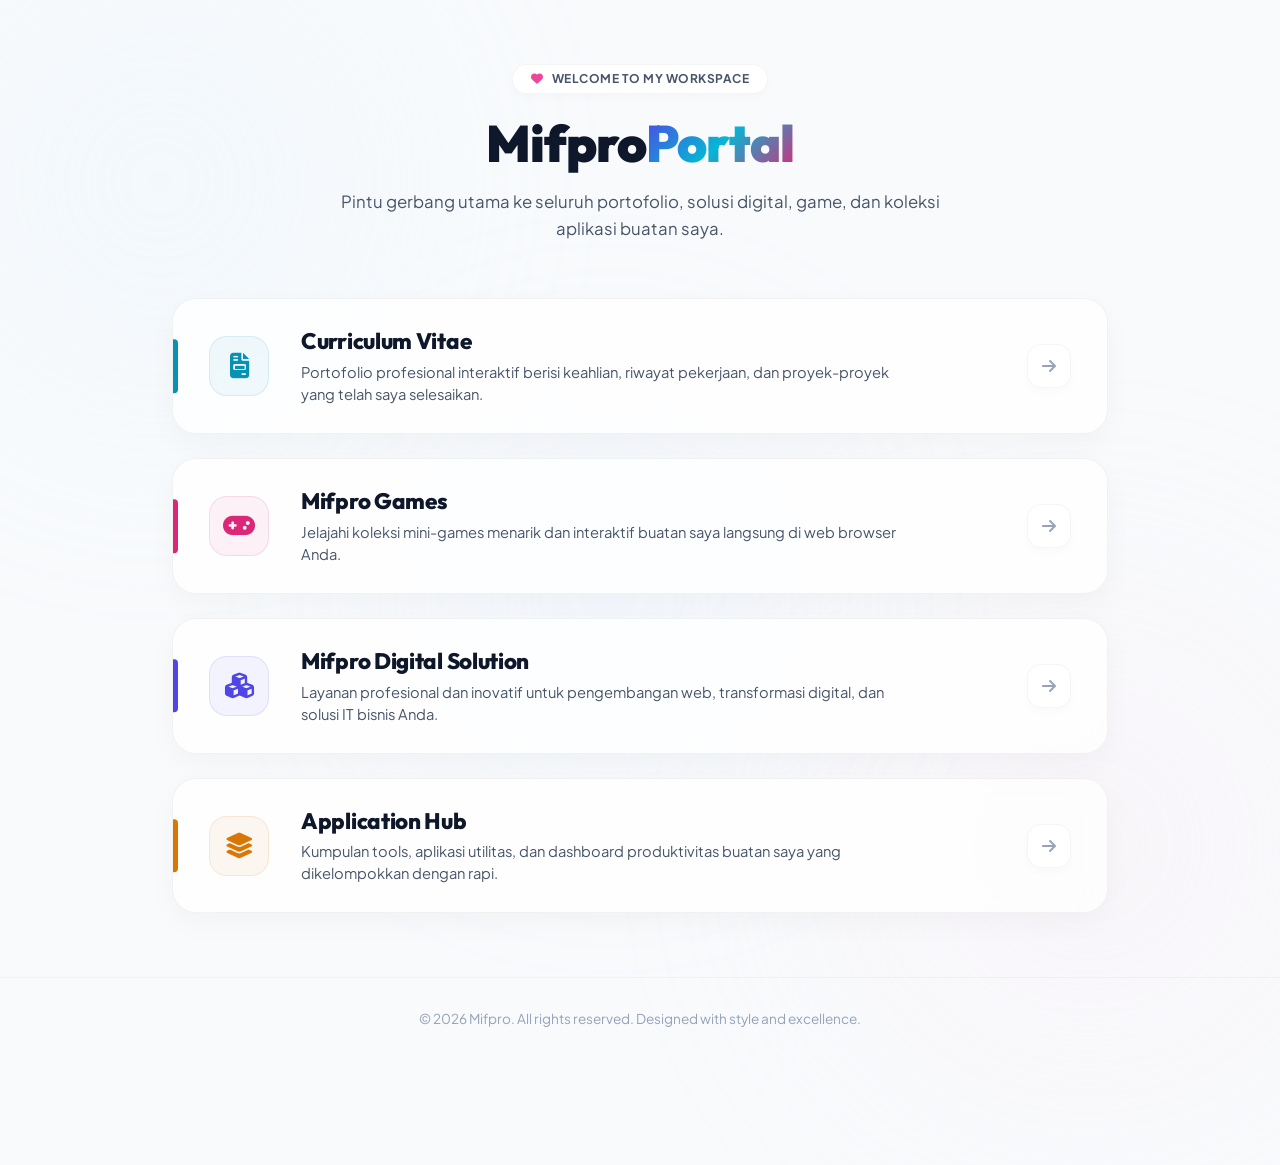
==== index.html @ a38f0cf8 "ok" ====
<!DOCTYPE html>
<html lang="id">

<head>
    <meta charset="UTF-8">
    <meta name="viewport" content="width=device-width, initial-scale=1.0">
    <title>Mifpro Project Portal - Muhammad Miftahul Ulum</title>
    <!-- Meta SEO -->
    <meta name="description"
        content="Portal utama Mifpro oleh Muhammad Miftahul Ulum. Akses cepat ke CV interaktif, game seru, solusi digital profesional, dan galeri aplikasi web produktivitas.">
    <meta name="keywords"
        content="Mifpro, Muhammad Miftahul Ulum, Web Developer Surabaya, IT Professional, Portofolio IT, Jasa Pembuatan Website, ERP Solution, Game Hub, CV Online, Apps Showcase">
    <meta name="author" content="Muhammad Miftahul Ulum">
    <meta name="robots" content="index, follow">

    <!-- Open Graph / Facebook -->
    <meta property="og:type" content="website">
    <meta property="og:url" content="https://mifpro.com/">
    <meta property="og:title" content="Mifpro Project Portal - Muhammad Miftahul Ulum">
    <meta property="og:description"
        content="Portal utama Mifpro - Akses cepat ke CV interaktif, game seru, solusi digital, dan aplikasi web lainnya.">
    <meta property="og:image" content="https://mifpro.com/img/og-image.jpg">

    <!-- Twitter -->
    <meta property="twitter:card" content="summary_large_image">
    <meta property="twitter:url" content="https://mifpro.com/">
    <meta property="twitter:title" content="Mifpro Project Portal - Muhammad Miftahul Ulum">
    <meta property="twitter:description"
        content="Portal utama Mifpro - Akses cepat ke CV interaktif, game seru, solusi digital, dan aplikasi web lainnya.">
    <meta property="twitter:image" content="https://mifpro.com/img/og-image.jpg">

    <!-- Canonical Link -->
    <link rel="canonical" href="https://mifpro.com/">

    <!-- Google Fonts -->
    <link rel="preconnect" href="https://fonts.googleapis.com">
    <link rel="preconnect" href="https://fonts.gstatic.com" crossorigin>
    <link
        href="https://fonts.googleapis.com/css2?family=Outfit:wght@300;400;500;600;700;800;900&family=Plus+Jakarta+Sans:wght@300;400;500;600;700;800&display=swap"
        rel="stylesheet">

    <!-- FontAwesome Icons -->
    <link rel="stylesheet" href="https://cdnjs.cloudflare.com/ajax/libs/font-awesome/6.4.0/css/all.min.css">

    <link rel="icon" type="image/x-icon" href="mifpro-project-portal-favicon.ico">
    <style>
        /* CSS Variables for design system - BRIGHT WHITE THEME */
        :root {
            --bg-primary: #f8fafc;
            --bg-secondary: #ffffff;
            --bg-card: rgba(255, 255, 255, 0.8);
            --border-card: rgba(0, 0, 0, 0.05);
            --border-card-hover: rgba(0, 0, 0, 0.1);

            --text-primary: #0f172a;
            --text-secondary: #475569;
            --text-muted: #94a3b8;

            --glass-blur: 16px;
            --card-shadow: 0 10px 30px rgba(0, 0, 0, 0.03);
            --card-shadow-hover: 0 20px 40px rgba(0, 0, 0, 0.06);

            --font-heading: 'Outfit', sans-serif;
            --font-body: 'Plus Jakarta Sans', sans-serif;

            --transition-speed: 0.3s;
            --ease-out: cubic-bezier(0.16, 1, 0.3, 1);
        }

        /* Base Resets */
        * {
            margin: 0;
            padding: 0;
            box-sizing: border-box;
        }

        body {
            background-color: var(--bg-primary);
            color: var(--text-primary);
            font-family: var(--font-body);
            min-height: 100vh;
            overflow-x: hidden;
            position: relative;
            display: flex;
            flex-direction: column;
            justify-content: space-between;
        }

        /* Soft Pastel Background Ambient Lights */
        .ambient-light {
            position: absolute;
            border-radius: 50%;
            filter: blur(120px);
            z-index: -1;
            opacity: 0.4;
            pointer-events: none;
        }

        .light-blue {
            top: -10%;
            left: -10%;
            width: 45vw;
            height: 45vw;
            background: radial-gradient(circle, #e0f2fe 0%, transparent 70%);
        }

        .light-pink {
            bottom: -10%;
            right: -10%;
            width: 50vw;
            height: 50vw;
            background: radial-gradient(circle, #fce7f3 0%, transparent 70%);
        }

        .light-purple {
            top: 35%;
            left: 30%;
            width: 35vw;
            height: 35vw;
            background: radial-gradient(circle, #e0e7ff 0%, transparent 70%);
        }

        /* Portal Container */
        .portal-wrapper {
            max-width: 1000px;
            width: 100%;
            margin: 0 auto;
            padding: 4rem 2rem;
            flex-grow: 1;
            display: flex;
            flex-direction: column;
            justify-content: center;
        }

        /* Elegant Hero Section */
        .portal-hero {
            text-align: center;
            margin-bottom: 3.5rem;
            animation: fadeInDown 0.8s var(--ease-out);
        }

        .portal-hero .welcome-badge {
            display: inline-flex;
            align-items: center;
            gap: 0.5rem;
            padding: 0.4rem 1.1rem;
            border-radius: 99px;
            background: #ffffff;
            border: 1px solid rgba(0, 0, 0, 0.04);
            font-size: 0.75rem;
            font-weight: 700;
            color: var(--text-secondary);
            margin-bottom: 1.25rem;
            box-shadow: 0 4px 10px rgba(0, 0, 0, 0.02);
            letter-spacing: 0.5px;
            text-transform: uppercase;
        }

        .portal-hero .welcome-badge i {
            color: #ec4899;
            animation: pulse 1.5s infinite;
        }

        .portal-hero h1 {
            font-family: var(--font-heading);
            font-size: 3.2rem;
            font-weight: 900;
            line-height: 1.15;
            margin-bottom: 1rem;
            color: #0f172a;
            letter-spacing: -1px;
        }

        .portal-hero h1 span {
            background: linear-gradient(135deg, #4f46e5 0%, #06b6d4 50%, #db2777 100%);
            -webkit-background-clip: text;
            -webkit-text-fill-color: transparent;
        }

        .portal-hero p {
            color: var(--text-secondary);
            font-size: 1.05rem;
            max-width: 620px;
            margin: 0 auto;
            line-height: 1.6;
        }

        /* Landscape Grid/List Layout */
        .portal-list {
            display: flex;
            flex-direction: column;
            gap: 1.5rem;
            width: 100%;
        }

        /* Landscape Portal Cards */
        .portal-card {
            text-decoration: none;
            color: inherit;
            border-radius: 24px;
            background: var(--bg-card);
            border: 1px solid var(--border-card);
            padding: 1.75rem 2.25rem;
            backdrop-filter: blur(var(--glass-blur));
            -webkit-backdrop-filter: blur(var(--glass-blur));
            box-shadow: var(--card-shadow);
            display: flex;
            align-items: center;
            justify-content: space-between;
            gap: 2rem;
            transition: all var(--transition-speed) var(--ease-out);
            position: relative;
        }

        /* Portal Card Dynamic Colors */
        .card-cv {
            --accent-color: #0891b2;
            --accent-rgb: 8, 145, 178;
        }

        .card-games {
            --accent-color: #db2777;
            --accent-rgb: 219, 39, 119;
        }

        .card-solutions {
            --accent-color: #4f46e5;
            --accent-rgb: 79, 70, 229;
        }

        .card-apps {
            --accent-color: #d97706;
            --accent-rgb: 217, 119, 6;
        }

        /* Left side content wrapper */
        .card-left-section {
            display: flex;
            align-items: center;
            gap: 2rem;
            flex-grow: 1;
        }

        /* Icon Container */
        .icon-box {
            width: 60px;
            height: 60px;
            border-radius: 18px;
            background: rgba(var(--accent-rgb), 0.06);
            color: var(--accent-color);
            display: flex;
            align-items: center;
            justify-content: center;
            font-size: 1.6rem;
            border: 1px solid rgba(var(--accent-rgb), 0.12);
            flex-shrink: 0;
            transition: all var(--transition-speed) var(--ease-out);
        }

        .portal-card:hover .icon-box {
            background: var(--accent-color);
            color: #ffffff;
            box-shadow: 0 8px 20px rgba(var(--accent-rgb), 0.25);
            transform: scale(1.08) rotate(3deg);
        }

        /* Text Content */
        .card-info {
            flex-grow: 1;
        }

        .card-title {
            font-family: var(--font-heading);
            font-size: 1.4rem;
            font-weight: 800;
            margin-bottom: 0.35rem;
            letter-spacing: -0.3px;
            transition: color var(--transition-speed) ease;
        }

        .portal-card:hover .card-title {
            color: var(--accent-color);
        }

        .card-desc {
            color: var(--text-secondary);
            font-size: 0.92rem;
            line-height: 1.5;
            max-width: 600px;
        }

        /* Right side Arrow Action Box */
        .arrow-box {
            width: 44px;
            height: 44px;
            border-radius: 14px;
            background: #ffffff;
            border: 1px solid rgba(0, 0, 0, 0.04);
            display: flex;
            align-items: center;
            justify-content: center;
            color: var(--text-muted);
            box-shadow: 0 4px 10px rgba(0, 0, 0, 0.02);
            transition: all var(--transition-speed) var(--ease-out);
            flex-shrink: 0;
        }

        .portal-card:hover .arrow-box {
            background: var(--accent-color);
            border-color: var(--accent-color);
            color: #ffffff;
            box-shadow: 0 6px 15px rgba(var(--accent-rgb), 0.25);
            transform: translateX(4px);
        }

        /* Hover States for Cards */
        .portal-card:hover {
            transform: translateY(-4px);
            border-color: rgba(var(--accent-rgb), 0.2);
            box-shadow: 0 15px 35px rgba(var(--accent-rgb), 0.08), var(--card-shadow-hover);
            background: #ffffff;
        }

        /* Left edge colored border indicator */
        .portal-card::before {
            content: '';
            position: absolute;
            left: 0;
            top: 50%;
            transform: translateY(-50%);
            width: 5px;
            height: 40%;
            border-radius: 0 4px 4px 0;
            background: var(--accent-color);
            transition: height var(--transition-speed) var(--ease-out);
        }

        .portal-card:hover::before {
            height: 70%;
        }

        /* Footer */
        .portal-footer {
            padding: 2rem;
            text-align: center;
            color: var(--text-muted);
            font-size: 0.85rem;
            border-top: 1px solid rgba(0, 0, 0, 0.03);
            z-index: 2;
        }

        /* Entry & badge animations */
        @keyframes fadeInDown {
            from {
                opacity: 0;
                transform: translateY(-15px);
            }

            to {
                opacity: 1;
                transform: translateY(0);
            }
        }

        @keyframes pulse {
            0% {
                transform: scale(1);
                opacity: 0.8;
            }

            50% {
                transform: scale(1.1);
                opacity: 1;
            }

            100% {
                transform: scale(1);
                opacity: 0.8;
            }
        }

        /* Mobile Layout */
        @media (max-width: 768px) {
            .portal-wrapper {
                padding: 3rem 1.25rem;
            }

            .portal-hero h1 {
                font-size: 2.3rem;
            }

            .portal-card {
                flex-direction: column;
                align-items: flex-start;
                padding: 2rem;
                gap: 1.5rem;
            }

            .card-left-section {
                flex-direction: column;
                align-items: flex-start;
                gap: 1.25rem;
            }

            .arrow-box {
                align-self: flex-end;
            }

            .portal-card::before {
                left: 50%;
                top: 0;
                transform: translateX(-50%);
                width: 40%;
                height: 4px;
                border-radius: 0 0 4px 4px;
            }

            .portal-card:hover::before {
                width: 70%;
                height: 4px;
            }
        }
    </style>
</head>

<body>

    <!-- Pastel Ambient Lights -->
    <div class="ambient-light light-blue"></div>
    <div class="ambient-light light-pink"></div>
    <div class="ambient-light light-purple"></div>

    <div class="portal-wrapper">
        <!-- Hero Header -->
        <header class="portal-hero">
            <div class="welcome-badge">
                <i class="fa-solid fa-heart"></i>
                <span>Welcome to my workspace</span>
            </div>
            <h1>Mifpro<span>Portal</span></h1>
            <p>Pintu gerbang utama ke seluruh portofolio, solusi digital, game, dan koleksi aplikasi buatan saya.</p>
        </header>

        <!-- Landscape Portal List -->
        <main class="portal-list">
            <!-- Portal CV -->
            <a href="Cv/index.html" class="portal-card card-cv">
                <div class="card-left-section">
                    <div class="icon-box">
                        <i class="fa-solid fa-file-invoice"></i>
                    </div>
                    <div class="card-info">
                        <h2 class="card-title">Curriculum Vitae</h2>
                        <p class="card-desc">Portofolio profesional interaktif berisi keahlian, riwayat pekerjaan, dan
                            proyek-proyek yang telah saya selesaikan.</p>
                    </div>
                </div>
                <div class="arrow-box">
                    <i class="fa-solid fa-arrow-right"></i>
                </div>
            </a>

            <!-- Portal Games -->
            <a href="Games/index.html" class="portal-card card-games">
                <div class="card-left-section">
                    <div class="icon-box">
                        <i class="fa-solid fa-gamepad"></i>
                    </div>
                    <div class="card-info">
                        <h2 class="card-title">Mifpro Games</h2>
                        <p class="card-desc">Jelajahi koleksi mini-games menarik dan interaktif buatan saya langsung di
                            web browser Anda.</p>
                    </div>
                </div>
                <div class="arrow-box">
                    <i class="fa-solid fa-arrow-right"></i>
                </div>
            </a>

            <!-- Portal MifproDigitalSolution -->
            <a href="MifproDigitalSolution/index.html" class="portal-card card-solutions">
                <div class="card-left-section">
                    <div class="icon-box">
                        <i class="fa-solid fa-cubes"></i>
                    </div>
                    <div class="card-info">
                        <h2 class="card-title">Mifpro Digital Solution</h2>
                        <p class="card-desc">Layanan profesional dan inovatif untuk pengembangan web, transformasi
                            digital, dan solusi IT bisnis Anda.</p>
                    </div>
                </div>
                <div class="arrow-box">
                    <i class="fa-solid fa-arrow-right"></i>
                </div>
            </a>

            <!-- Portal Apps Directory -->
            <a href="Apps/index.html" class="portal-card card-apps">
                <div class="card-left-section">
                    <div class="icon-box">
                        <i class="fa-solid fa-layer-group"></i>
                    </div>
                    <div class="card-info">
                        <h2 class="card-title">Application Hub</h2>
                        <p class="card-desc">Kumpulan tools, aplikasi utilitas, dan dashboard produktivitas buatan saya
                            yang dikelompokkan dengan rapi.</p>
                    </div>
                </div>
                <div class="arrow-box">
                    <i class="fa-solid fa-arrow-right"></i>
                </div>
            </a>
        </main>
    </div>

    <!-- Elegant Footer -->
    <footer class="portal-footer">
        <p>&copy; 2026 Mifpro. All rights reserved. Designed with style and excellence.</p>
    </footer>

    <!-- Entry Staggered Animation Script -->
    <script>
        document.addEventListener('DOMContentLoaded', () => {
            const cards = document.querySelectorAll('.portal-card');

            // Entry Staggered Animation
            cards.forEach((card, index) => {
                card.style.opacity = '0';
                card.style.transform = 'translateY(15px)';
                card.style.transition = 'opacity 0.6s var(--ease-out), transform 0.6s var(--ease-out), border-color var(--transition-speed) ease, box-shadow var(--transition-speed) ease, background var(--transition-speed) ease';

                setTimeout(() => {
                    card.style.opacity = '1';
                    card.style.transform = 'translateY(0)';
                }, 150 + index * 80);
            });
        });
    </script>
</body>

</html>
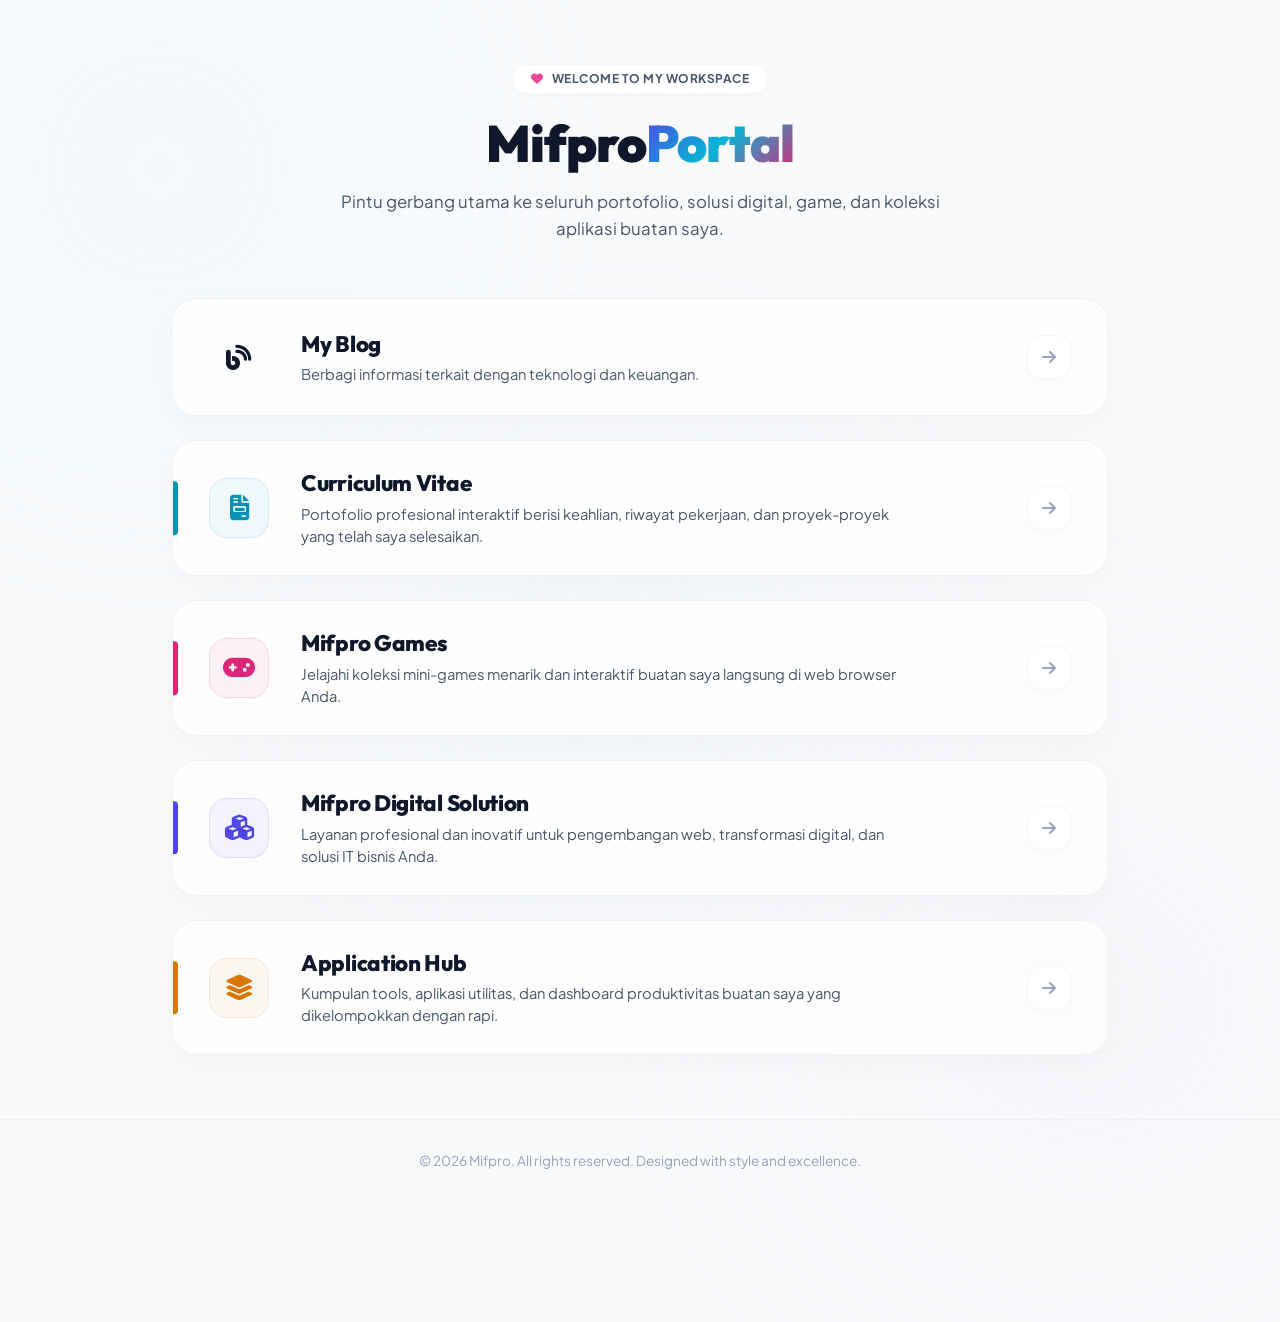
==== commit 1039fd7f: "ok" ====
--- a/index.html
+++ b/index.html
@@ -42,7 +42,7 @@
     <!-- FontAwesome Icons -->
     <link rel="stylesheet" href="https://cdnjs.cloudflare.com/ajax/libs/font-awesome/6.4.0/css/all.min.css">
 
-    <link rel="icon" type="image/x-icon" href="mifpro-project-portal-favicon.ico">
+    <link rel="icon" type="image/x-icon" href="https://mifpro.com/portal/Mifpro-Digital-Solution/img/ico-ds.ico">
     <style>
         /* CSS Variables for design system - BRIGHT WHITE THEME */
         :root {
@@ -218,6 +218,11 @@
             --accent-rgb: 8, 145, 178;
         }
 
+        .card-blog {
+            --accent-color: #58be1d;
+            --accent-rgb: 8, 145, 178;
+        }
+
         .card-games {
             --accent-color: #db2777;
             --accent-rgb: 219, 39, 119;
@@ -443,8 +448,26 @@
 
         <!-- Landscape Portal List -->
         <main class="portal-list">
+
             <!-- Portal CV -->
-            <a href="Cv/index.html" class="portal-card card-cv">
+            <a target="_blank" href="https://mifpro.com" class="portal-card card-Blog">
+                <div class="card-left-section">
+                    <div class="icon-box">
+                        <i class="fa-solid fa-blog"></i>
+                    </div>
+                    <div class="card-info">
+                        <h2 class="card-title">My Blog</h2>
+                        <p class="card-desc">Berbagi informasi terkait dengan teknologi dan keuangan.</p>
+                    </div>
+                </div>
+                <div class="arrow-box">
+                    <i class="fa-solid fa-arrow-right"></i>
+                </div>
+            </a>
+
+
+            <!-- Portal CV -->
+            <a target="_blank" href="Cv/" class="portal-card card-cv">
                 <div class="card-left-section">
                     <div class="icon-box">
                         <i class="fa-solid fa-file-invoice"></i>
@@ -461,7 +484,7 @@
             </a>
 
             <!-- Portal Games -->
-            <a href="Games/index.html" class="portal-card card-games">
+            <a target="_blank" href="Games/" class="portal-card card-games">
                 <div class="card-left-section">
                     <div class="icon-box">
                         <i class="fa-solid fa-gamepad"></i>
@@ -478,7 +501,7 @@
             </a>
 
             <!-- Portal MifproDigitalSolution -->
-            <a href="MifproDigitalSolution/index.html" class="portal-card card-solutions">
+            <a target="_blank" href="Mifpro-Digital-Solution/" class="portal-card card-solutions">
                 <div class="card-left-section">
                     <div class="icon-box">
                         <i class="fa-solid fa-cubes"></i>
@@ -495,7 +518,7 @@
             </a>
 
             <!-- Portal Apps Directory -->
-            <a href="Apps/index.html" class="portal-card card-apps">
+            <a target="_blank" href="Apps/" class="portal-card card-apps">
                 <div class="card-left-section">
                     <div class="icon-box">
                         <i class="fa-solid fa-layer-group"></i>
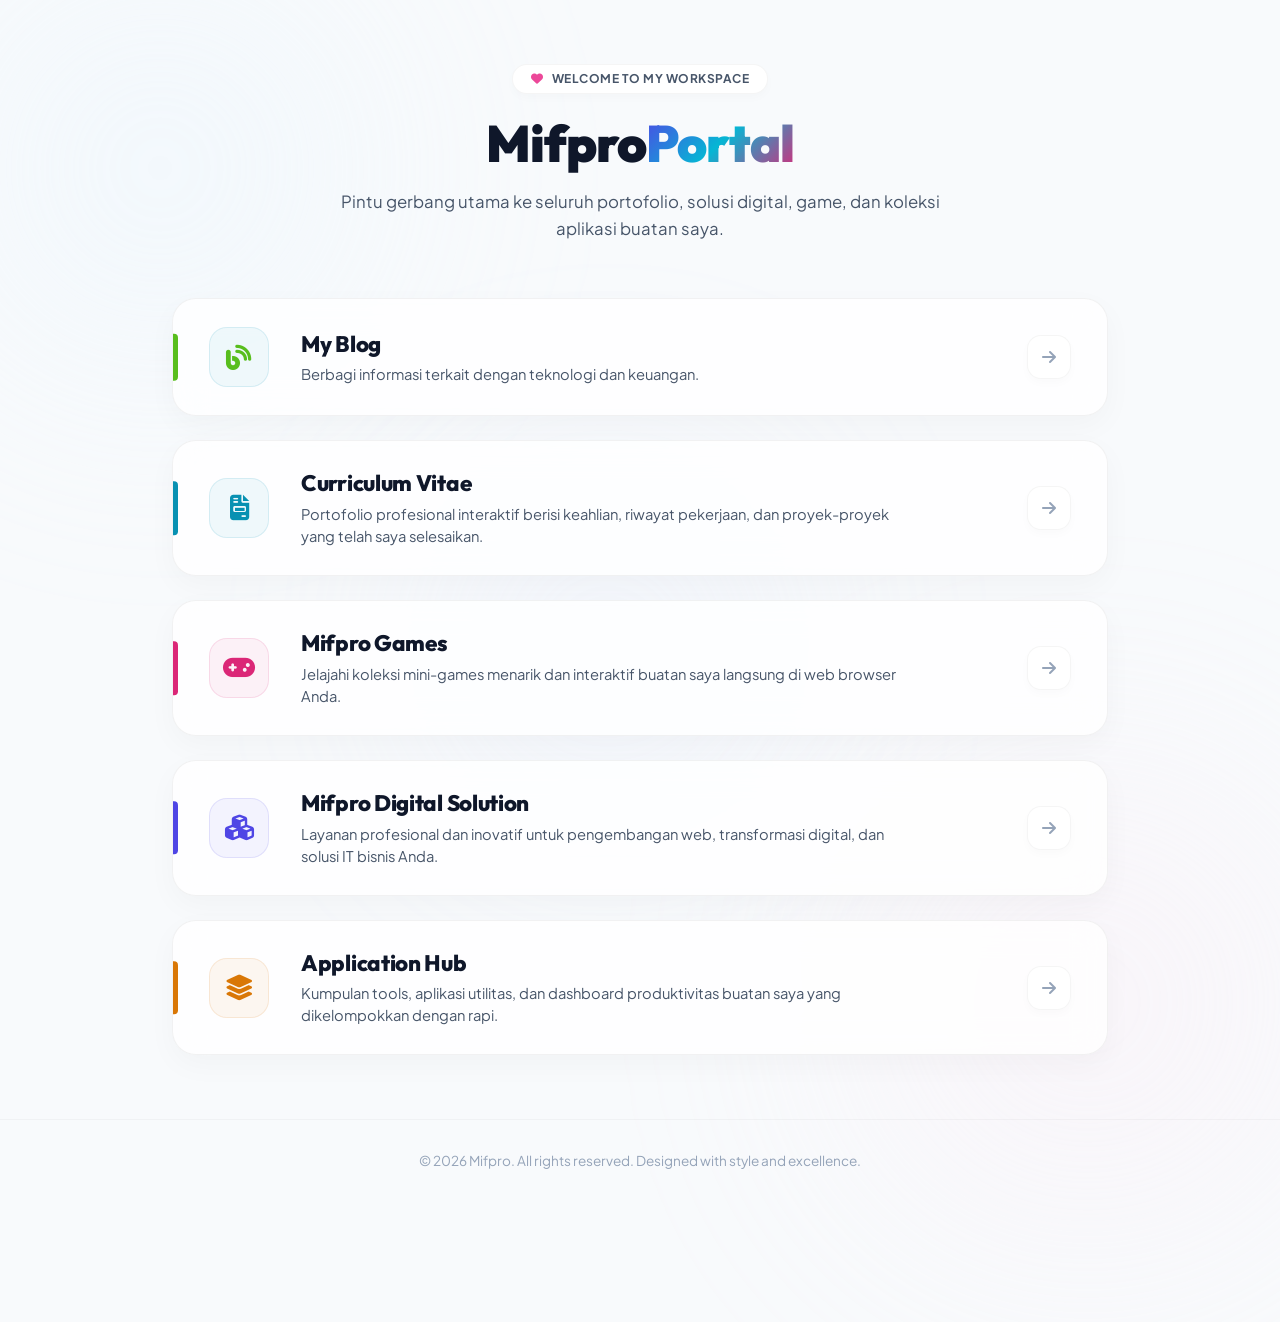
==== commit 31259bf3: "ok" ====
--- a/index.html
+++ b/index.html
@@ -450,7 +450,7 @@
         <main class="portal-list">
 
             <!-- Portal CV -->
-            <a target="_blank" href="https://mifpro.com" class="portal-card card-Blog">
+            <a target="_blank" href="https://mifpro.com" class="portal-card card-blog">
                 <div class="card-left-section">
                     <div class="icon-box">
                         <i class="fa-solid fa-blog"></i>
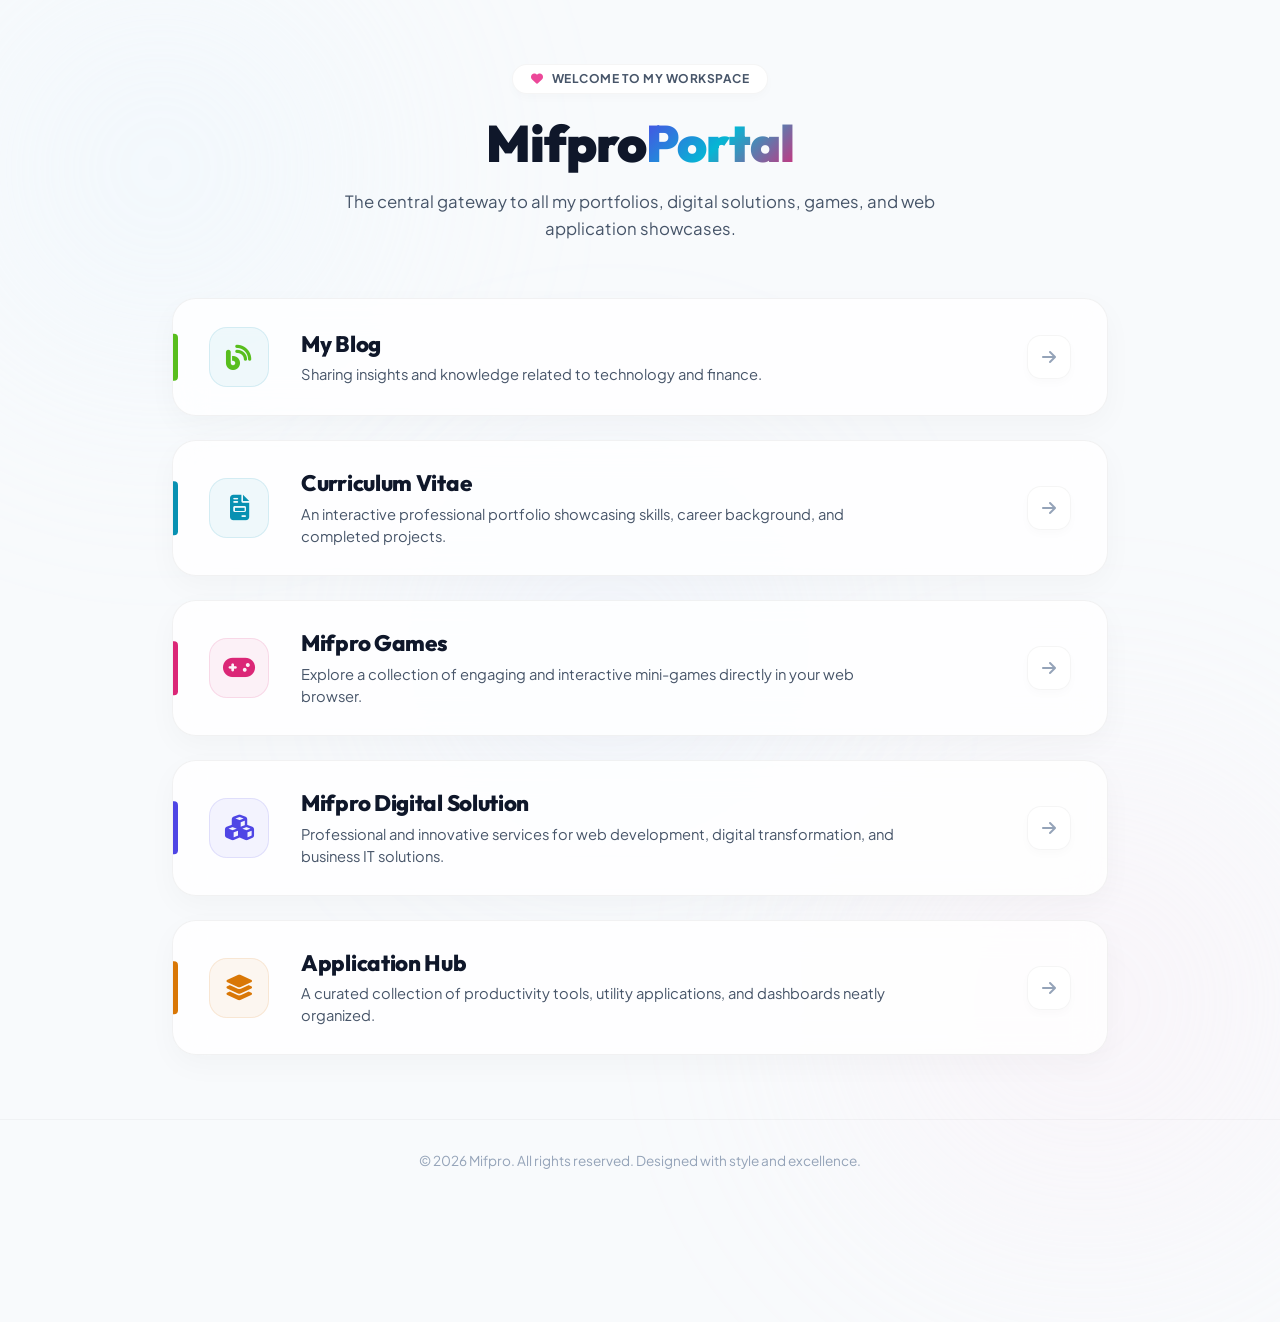
==== commit a2025d3f: "ok" ====
--- a/index.html
+++ b/index.html
@@ -1,5 +1,5 @@
 <!DOCTYPE html>
-<html lang="id">
+<html lang="en">
 
 <head>
     <meta charset="UTF-8">
@@ -7,9 +7,9 @@
     <title>Mifpro Project Portal - Muhammad Miftahul Ulum</title>
     <!-- Meta SEO -->
     <meta name="description"
-        content="Portal utama Mifpro oleh Muhammad Miftahul Ulum. Akses cepat ke CV interaktif, game seru, solusi digital profesional, dan galeri aplikasi web produktivitas.">
+        content="Mifpro's main portal by Muhammad Miftahul Ulum. Quick access to an interactive CV, exciting games, professional digital solutions, and web productivity applications showcase.">
     <meta name="keywords"
-        content="Mifpro, Muhammad Miftahul Ulum, Web Developer Surabaya, IT Professional, Portofolio IT, Jasa Pembuatan Website, ERP Solution, Game Hub, CV Online, Apps Showcase">
+        content="Mifpro, Muhammad Miftahul Ulum, Web Developer, IT Professional, IT Portfolio, Website Development Services, ERP Solution, Game Hub, Online CV, Apps Showcase">
     <meta name="author" content="Muhammad Miftahul Ulum">
     <meta name="robots" content="index, follow">
 
@@ -18,7 +18,7 @@
     <meta property="og:url" content="https://mifpro.com/">
     <meta property="og:title" content="Mifpro Project Portal - Muhammad Miftahul Ulum">
     <meta property="og:description"
-        content="Portal utama Mifpro - Akses cepat ke CV interaktif, game seru, solusi digital, dan aplikasi web lainnya.">
+        content="Mifpro main portal - Quick access to an interactive CV, exciting games, digital solutions, and web applications.">
     <meta property="og:image" content="https://mifpro.com/img/og-image.jpg">
 
     <!-- Twitter -->
@@ -26,7 +26,7 @@
     <meta property="twitter:url" content="https://mifpro.com/">
     <meta property="twitter:title" content="Mifpro Project Portal - Muhammad Miftahul Ulum">
     <meta property="twitter:description"
-        content="Portal utama Mifpro - Akses cepat ke CV interaktif, game seru, solusi digital, dan aplikasi web lainnya.">
+        content="Mifpro main portal - Quick access to an interactive CV, exciting games, digital solutions, and web applications.">
     <meta property="twitter:image" content="https://mifpro.com/img/og-image.jpg">
 
     <!-- Canonical Link -->
@@ -443,13 +443,13 @@
                 <span>Welcome to my workspace</span>
             </div>
             <h1>Mifpro<span>Portal</span></h1>
-            <p>Pintu gerbang utama ke seluruh portofolio, solusi digital, game, dan koleksi aplikasi buatan saya.</p>
+            <p>The central gateway to all my portfolios, digital solutions, games, and web application showcases.</p>
         </header>
 
         <!-- Landscape Portal List -->
         <main class="portal-list">
 
-            <!-- Portal CV -->
+            <!-- Portal Blog -->
             <a target="_blank" href="https://mifpro.com" class="portal-card card-blog">
                 <div class="card-left-section">
                     <div class="icon-box">
@@ -457,7 +457,7 @@
                     </div>
                     <div class="card-info">
                         <h2 class="card-title">My Blog</h2>
-                        <p class="card-desc">Berbagi informasi terkait dengan teknologi dan keuangan.</p>
+                        <p class="card-desc">Sharing insights and knowledge related to technology and finance.</p>
                     </div>
                 </div>
                 <div class="arrow-box">
@@ -467,15 +467,14 @@
 
 
             <!-- Portal CV -->
-            <a target="_blank" href="Cv/" class="portal-card card-cv">
+            <a target="_blank" href="/portal/Cv/" class="portal-card card-cv">
                 <div class="card-left-section">
                     <div class="icon-box">
                         <i class="fa-solid fa-file-invoice"></i>
                     </div>
                     <div class="card-info">
                         <h2 class="card-title">Curriculum Vitae</h2>
-                        <p class="card-desc">Portofolio profesional interaktif berisi keahlian, riwayat pekerjaan, dan
-                            proyek-proyek yang telah saya selesaikan.</p>
+                        <p class="card-desc">An interactive professional portfolio showcasing skills, career background, and completed projects.</p>
                     </div>
                 </div>
                 <div class="arrow-box">
@@ -484,15 +483,14 @@
             </a>
 
             <!-- Portal Games -->
-            <a target="_blank" href="Games/" class="portal-card card-games">
+            <a target="_blank" href="/portal/Games/" class="portal-card card-games">
                 <div class="card-left-section">
                     <div class="icon-box">
                         <i class="fa-solid fa-gamepad"></i>
                     </div>
                     <div class="card-info">
                         <h2 class="card-title">Mifpro Games</h2>
-                        <p class="card-desc">Jelajahi koleksi mini-games menarik dan interaktif buatan saya langsung di
-                            web browser Anda.</p>
+                        <p class="card-desc">Explore a collection of engaging and interactive mini-games directly in your web browser.</p>
                     </div>
                 </div>
                 <div class="arrow-box">
@@ -501,15 +499,14 @@
             </a>
 
             <!-- Portal MifproDigitalSolution -->
-            <a target="_blank" href="Mifpro-Digital-Solution/" class="portal-card card-solutions">
+            <a target="_blank" href="/portal/Mifpro-Digital-Solution/" class="portal-card card-solutions">
                 <div class="card-left-section">
                     <div class="icon-box">
                         <i class="fa-solid fa-cubes"></i>
                     </div>
                     <div class="card-info">
                         <h2 class="card-title">Mifpro Digital Solution</h2>
-                        <p class="card-desc">Layanan profesional dan inovatif untuk pengembangan web, transformasi
-                            digital, dan solusi IT bisnis Anda.</p>
+                        <p class="card-desc">Professional and innovative services for web development, digital transformation, and business IT solutions.</p>
                     </div>
                 </div>
                 <div class="arrow-box">
@@ -518,15 +515,14 @@
             </a>
 
             <!-- Portal Apps Directory -->
-            <a target="_blank" href="Apps/" class="portal-card card-apps">
+            <a target="_blank" href="/portal/Apps/" class="portal-card card-apps">
                 <div class="card-left-section">
                     <div class="icon-box">
                         <i class="fa-solid fa-layer-group"></i>
                     </div>
                     <div class="card-info">
                         <h2 class="card-title">Application Hub</h2>
-                        <p class="card-desc">Kumpulan tools, aplikasi utilitas, dan dashboard produktivitas buatan saya
-                            yang dikelompokkan dengan rapi.</p>
+                        <p class="card-desc">A curated collection of productivity tools, utility applications, and dashboards neatly organized.</p>
                     </div>
                 </div>
                 <div class="arrow-box">
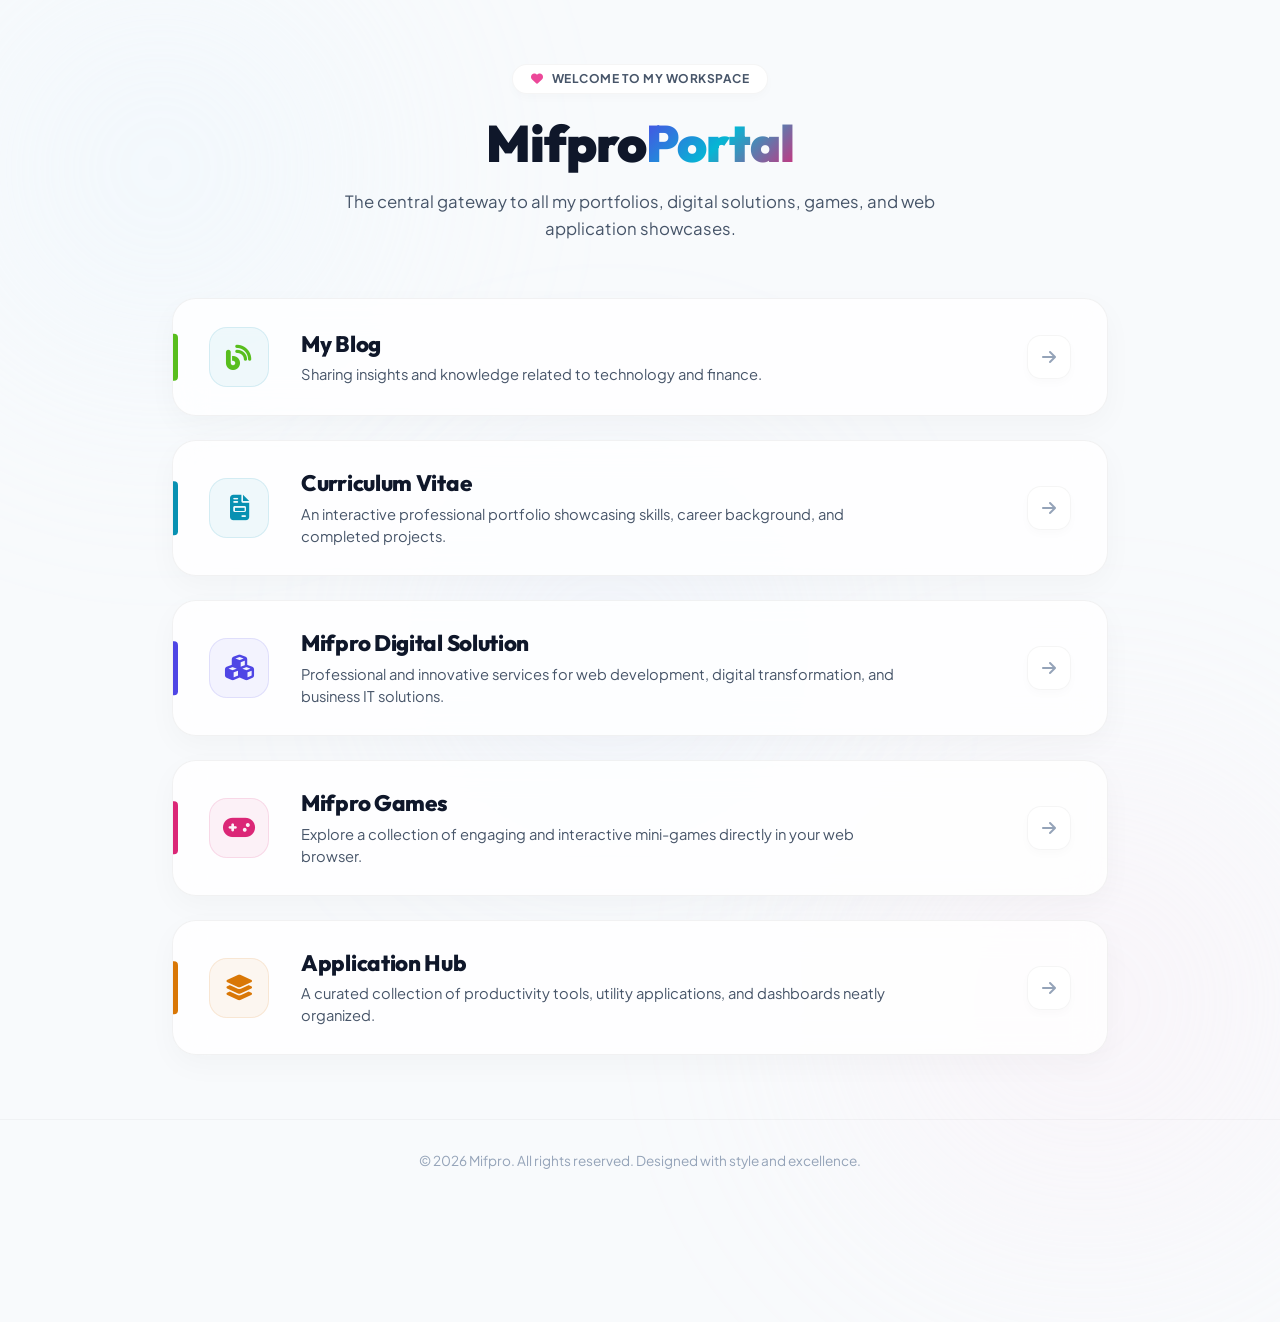
==== commit 6d4c10c7: "ok" ====
--- a/index.html
+++ b/index.html
@@ -474,7 +474,27 @@
                     </div>
                     <div class="card-info">
                         <h2 class="card-title">Curriculum Vitae</h2>
-                        <p class="card-desc">An interactive professional portfolio showcasing skills, career background, and completed projects.</p>
+                        <p class="card-desc">An interactive professional portfolio showcasing skills, career background,
+                            and completed projects.</p>
+                    </div>
+                </div>
+                <div class="arrow-box">
+                    <i class="fa-solid fa-arrow-right"></i>
+                </div>
+            </a>
+
+
+
+            <!-- Portal MifproDigitalSolution -->
+            <a target="_blank" href="/portal/Mifpro-Digital-Solution/" class="portal-card card-solutions">
+                <div class="card-left-section">
+                    <div class="icon-box">
+                        <i class="fa-solid fa-cubes"></i>
+                    </div>
+                    <div class="card-info">
+                        <h2 class="card-title">Mifpro Digital Solution</h2>
+                        <p class="card-desc">Professional and innovative services for web development, digital
+                            transformation, and business IT solutions.</p>
                     </div>
                 </div>
                 <div class="arrow-box">
@@ -490,23 +510,8 @@
                     </div>
                     <div class="card-info">
                         <h2 class="card-title">Mifpro Games</h2>
-                        <p class="card-desc">Explore a collection of engaging and interactive mini-games directly in your web browser.</p>
-                    </div>
-                </div>
-                <div class="arrow-box">
-                    <i class="fa-solid fa-arrow-right"></i>
-                </div>
-            </a>
-
-            <!-- Portal MifproDigitalSolution -->
-            <a target="_blank" href="/portal/Mifpro-Digital-Solution/" class="portal-card card-solutions">
-                <div class="card-left-section">
-                    <div class="icon-box">
-                        <i class="fa-solid fa-cubes"></i>
-                    </div>
-                    <div class="card-info">
-                        <h2 class="card-title">Mifpro Digital Solution</h2>
-                        <p class="card-desc">Professional and innovative services for web development, digital transformation, and business IT solutions.</p>
+                        <p class="card-desc">Explore a collection of engaging and interactive mini-games directly in
+                            your web browser.</p>
                     </div>
                 </div>
                 <div class="arrow-box">
@@ -522,7 +527,8 @@
                     </div>
                     <div class="card-info">
                         <h2 class="card-title">Application Hub</h2>
-                        <p class="card-desc">A curated collection of productivity tools, utility applications, and dashboards neatly organized.</p>
+                        <p class="card-desc">A curated collection of productivity tools, utility applications, and
+                            dashboards neatly organized.</p>
                     </div>
                 </div>
                 <div class="arrow-box">
